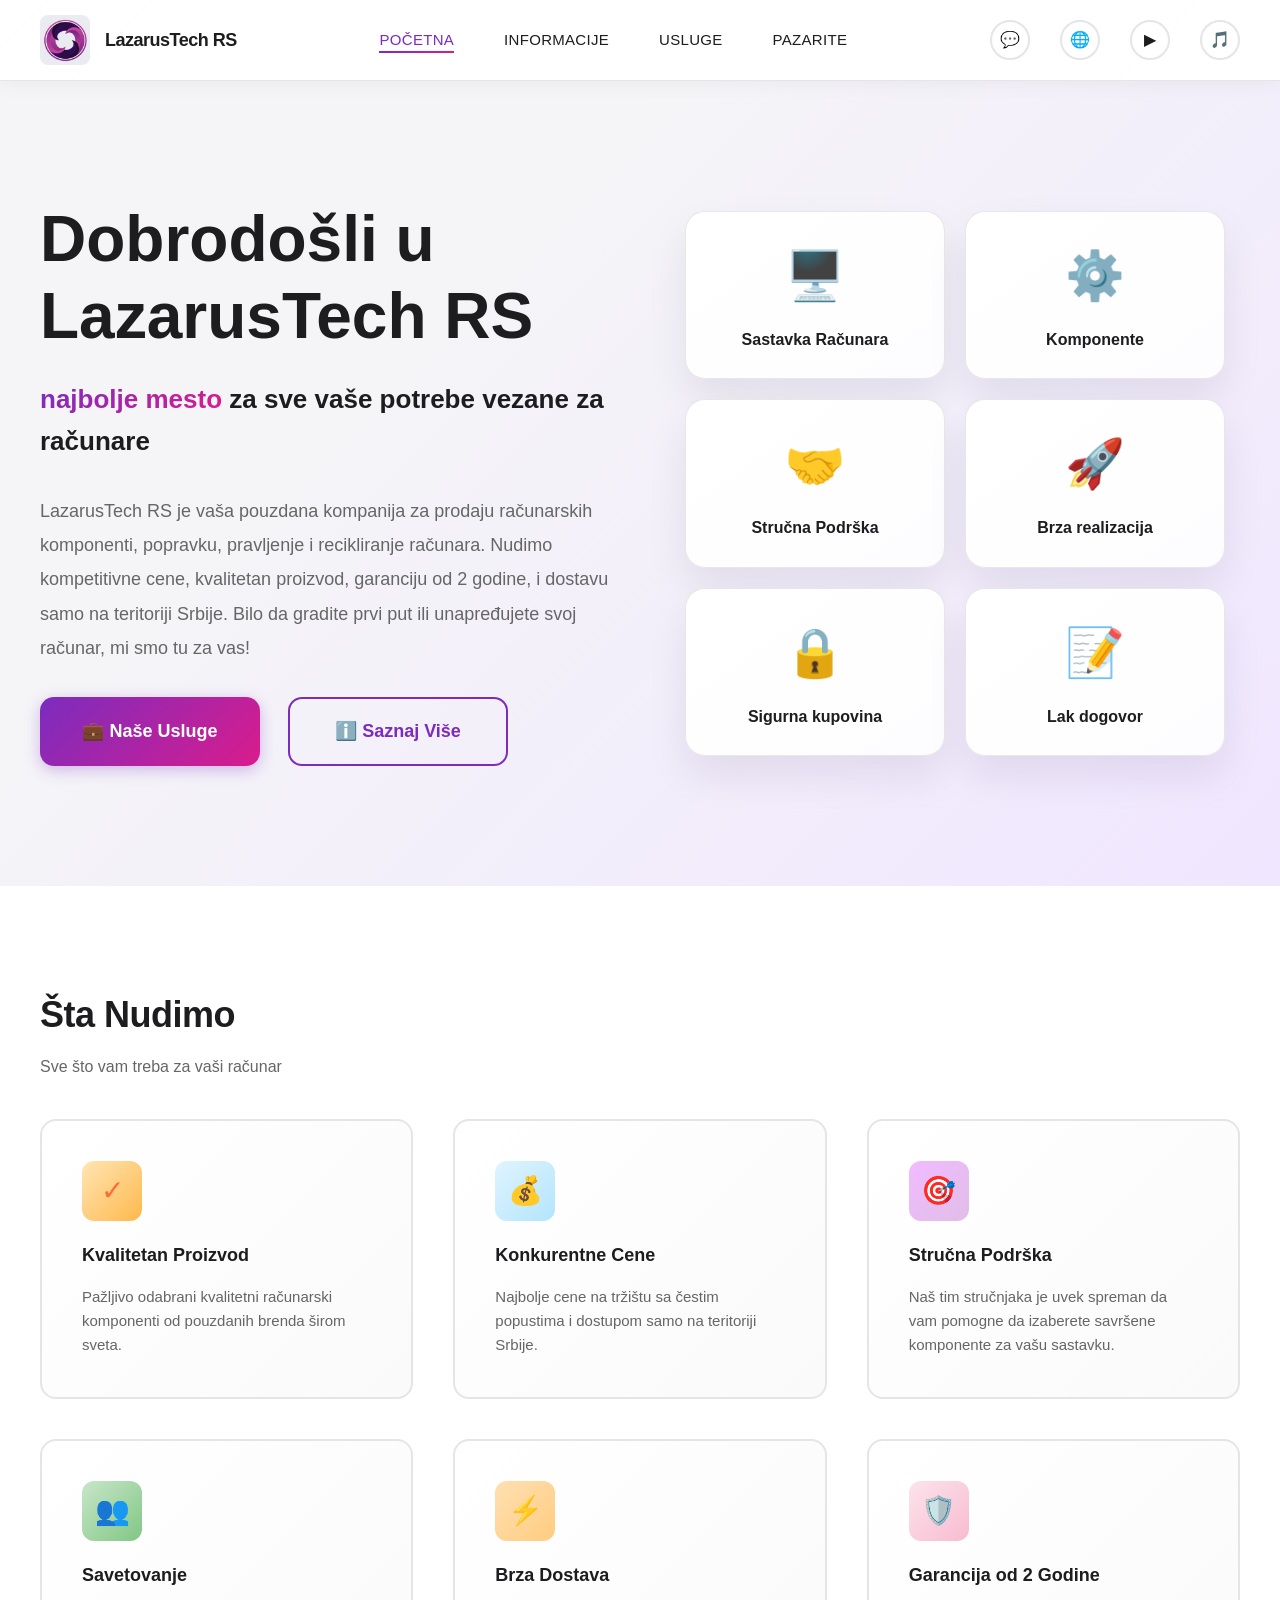
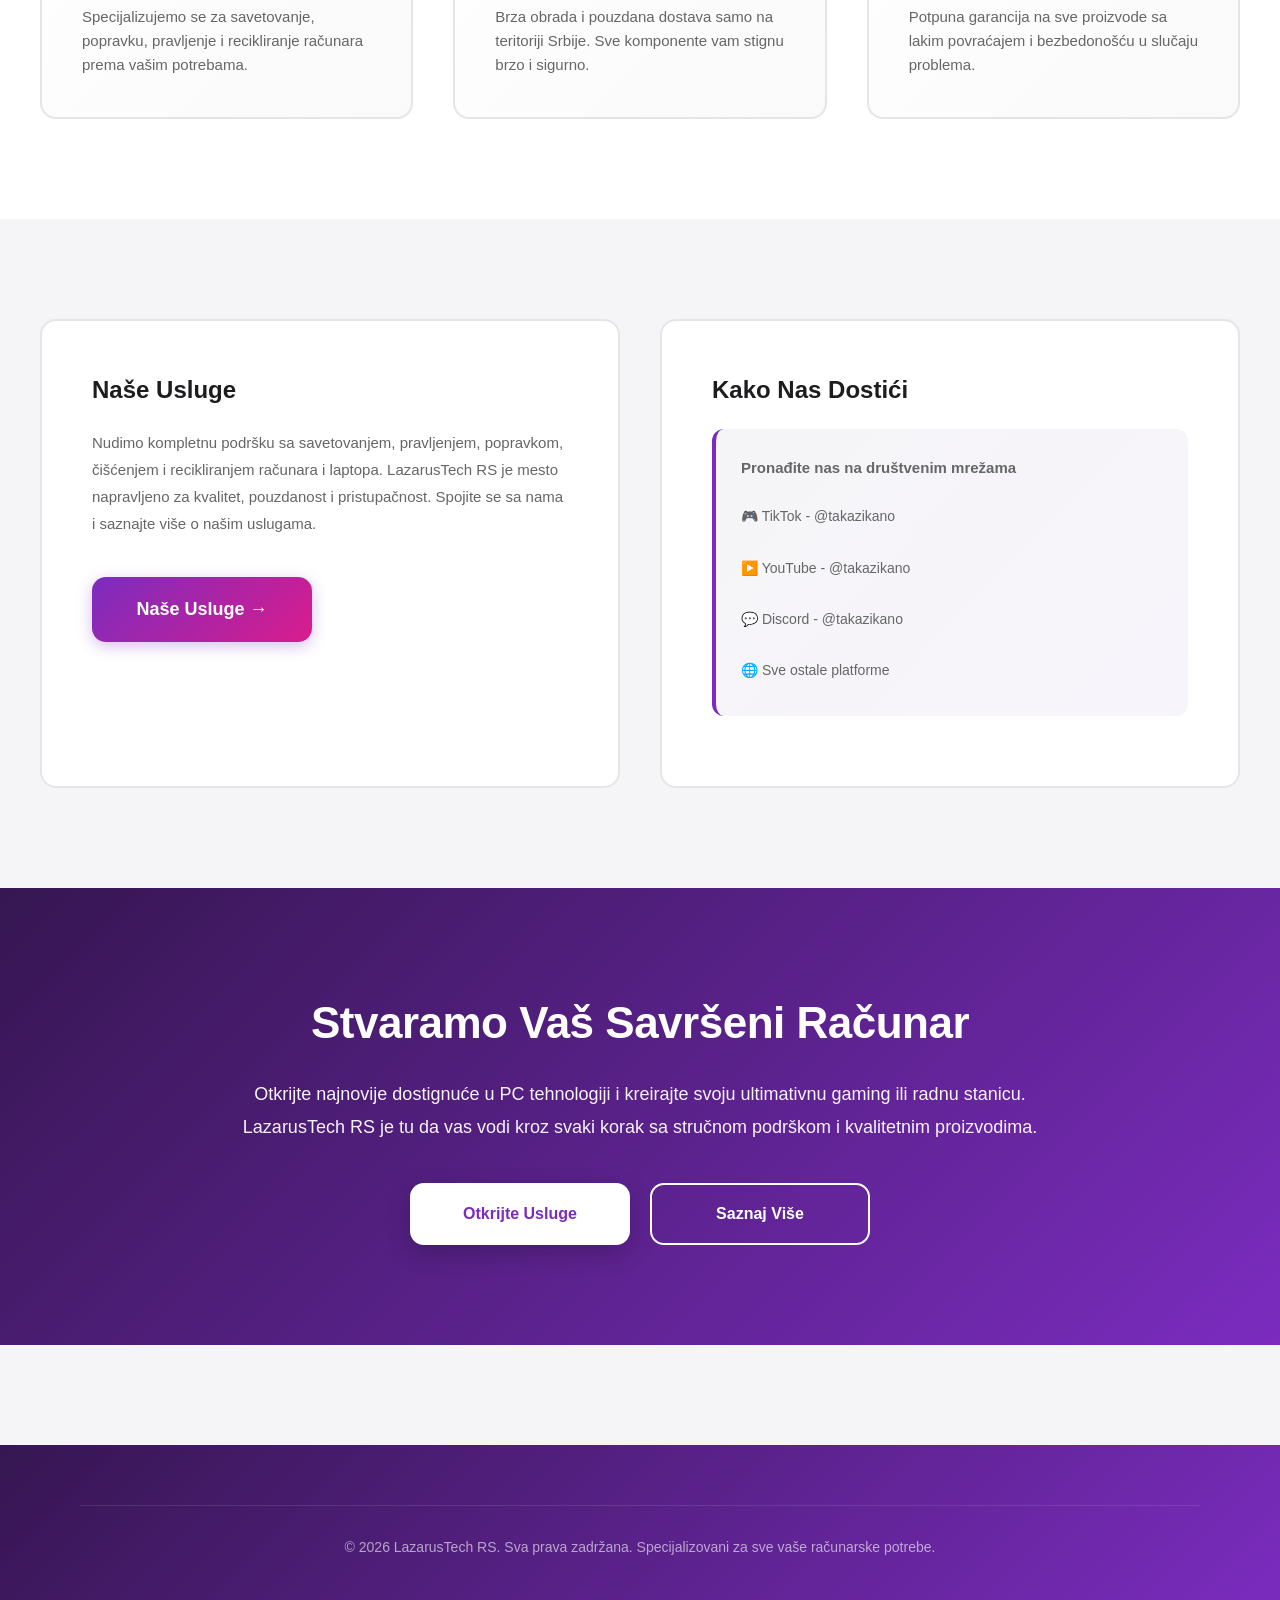
==== homepage/index.html @ cb23047a "Add files via upload" ====
<!DOCTYPE html>
<html lang="en">

<head>
    <meta charset="UTF-8">
    <meta name="viewport" content="width=device-width, initial-scale=1.0">
    <title>LazarusTech RS - Početna</title>
    <link rel="stylesheet" href="../shared/shared-styles.css">
    <link rel="stylesheet" href="styles.css">
</head>

<body>
    <!-- Navigation -->
    <nav>
        <div class="nav-container">
            <a href="index.html" class="nav-logo">
                <img src="./images/otpc-logo.png" alt="LazarusTech RS" class="logo-image">
                <span class="logo-text">LazarusTech RS</span>
            </a>

            <ul class="nav-menu">
                <li><a href="index.html" class="active">POČETNA</a></li>
                <li><a href="../information/index.html">INFORMACIJE</a></li>
                <li><a href="../online-store/index.html">USLUGE</a></li>
                <li><a href="../local-store/index.html">PAZARITE</a></li>
            </ul>

            <div class="nav-socials">
                <a href="" class="social-btn" data-social="discord" title="Discord">💬</a>
                <a href="" class="social-btn" data-social="github" title="Support Page">🌐</a>
                <a href="" class="social-btn" data-social="youtube" title="YouTube">▶</a>
                <a href="" class="social-btn" data-social="tiktok" title="TikTok">🎵</a>
            </div>
        </div>
    </nav>

    <!-- Main Content -->
    <main>
        <!-- Hero Section -->
        <section class="hero-section">
            <div class="container">
                <div class="hero-content">
                    <div class="hero-text" data-animate>
                        <h1 class="hero-title">Dobrodošli u LazarusTech RS</h1>
                        <p class="hero-subtitle">
                            <span class="highlight-text">najbolje mesto</span> za sve vaše potrebe vezane za računare
                        </p>
                        <div class="hero-description">
                            <p>
                                LazarusTech RS je vaša pouzdana kompanija za prodaju računarskih komponenti, popravku, pravljenje i recikliranje računara. Nudimo kompetitivne cene, kvalitetan proizvod, garanciju od 2 godine, i dostavu samo na teritoriji Srbije. Bilo da gradite prvi
                                put ili unapređujete svoj računar, mi smo tu za vas!
                            </p>
                        </div>
                        <div class="hero-buttons">
                            <a href="../online-store/index.html" class="btn btn-primary">
                                💼 Naše Usluge
                            </a>
                            <a href="../local-store/index.html" class="btn btn-secondary">
                                ℹ️ Saznaj Više
                            </a>
                        </div>
                    </div>

                    <div class="hero-visual" data-animate>
                        <div class="visual-box">
                            <div class="floating-card pc-build">
                                <div class="card-icon">🖥️</div>
                                <span>Sastavka Računara</span>
                            </div>
                            <div class="floating-card components">
                                <div class="card-icon">⚙️</div>
                                <span>Komponente</span>
                            </div>
                            <div class="floating-card support">
                                <div class="card-icon">🤝</div>
                                <span>Stručna Podrška</span>
                            </div>
                            <div class="floating-card fast-realization">
                                <div class="card-icon">🚀</div>
                                <span>Brza realizacija</span>
                            </div>
                            <div class="floating-card secure-purchase">
                                <div class="card-icon">🔒</div>
                                <span>Sigurna kupovina</span>
                            </div>
                            <div class="floating-card easy-deal">
                                <div class="card-icon">📝</div>
                                <span>Lak dogovor</span>
                            </div>
                        </div>
                    </div>
                </div>
            </div>
        </section>

        <!-- Features Section -->
        <section class="features-section">
            <div class="container">
                <h2 class="section-title">Šta Nudimo</h2>
                <p class="section-subtitle">Sve što vam treba za vaši računar</p>

                <div class="features-grid">
                    <div class="feature-card" data-animate>
                        <div class="feature-icon quality">
                            <span>✓</span>
                        </div>
                        <h3>Kvalitetan Proizvod</h3>
                        <p>Pažljivo odabrani kvalitetni računarski komponenti od pouzdanih brenda širom sveta.</p>
                    </div>

                    <div class="feature-card" data-animate>
                        <div class="feature-icon price">
                            <span>💰</span>
                        </div>
                        <h3>Konkurentne Cene</h3>
                        <p>Najbolje cene na tržištu sa čestim popustima i dostupom samo na teritoriji Srbije.</p>
                    </div>

                    <div class="feature-card" data-animate>
                        <div class="feature-icon support">
                            <span>🎯</span>
                        </div>
                        <h3>Stručna Podrška</h3>
                        <p>Naš tim stručnjaka je uvek spreman da vam pomogne da izaberete savršene komponente za vašu sastavku.</p>
                    </div>

                    <div class="feature-card" data-animate>
                        <div class="feature-icon community">
                            <span>👥</span>
                        </div>
                        <h3>Savetovanje</h3>
                        <p>Specijalizujemo se za savetovanje, popravku, pravljenje i recikliranje računara prema vašim potrebama.</p>
                    </div>

                    <div class="feature-card" data-animate>
                        <div class="feature-icon fast">
                            <span>⚡</span>
                        </div>
                        <h3>Brza Dostava</h3>
                        <p>Brza obrada i pouzdana dostava samo na teritoriji Srbije. Sve komponente vam stignu brzo i sigurno.</p>
                    </div>

                    <div class="feature-card" data-animate>
                        <div class="feature-icon warranty">
                            <span>🛡️</span>
                        </div>
                        <h3>Garancija od 2 Godine</h3>
                        <p>Potpuna garancija na sve proizvode sa lakim povraćajem i bezbedonošću u slučaju problema.</p>
                    </div>
                </div>
            </div>
        </section>

        <!-- Services Section -->
        <section class="services-section">
            <div class="container">
                <div class="services-grid">
                    <div class="service-card left-card" data-animate>
                        <div class="service-content">
                            <h3>Naše Usluge</h3>
                            <p>
                                Nudimo kompletnu podršku sa savetovanjem, pravljenjem, popravkom, čišćenjem i recikliranjem računara i laptopa. LazarusTech RS je mesto napravljeno za kvalitet, pouzdanost i pristupačnost. Spojite se sa nama i saznajte više o našim uslugama.
                            </p>
                            <a href="../online-store/index.html" class="btn btn-primary">Naše Usluge →</a>
                        </div>
                    </div>

                    <div class="service-card right-card" data-animate>
                        <div class="service-content">
                            <h3>Kako Nas Dostići</h3>
                            <div class="contact-info">
                                <p><strong>Pronađite nas na društvenim mrežama</strong></p>
                                <div class="social-handles">
                                    <p>🎮 TikTok - @takazikano</p>
                                    <p>▶️ YouTube - @takazikano</p>
                                    <p>💬 Discord - @takazikano</p>
                                    <p>🌐 Sve ostale platforme</p>
                                </div>
                            </div>
                        </div>
                    </div>
                </div>
            </div>
        </section>

        <!-- CTA Section -->
        <section class="cta-section" data-animate>
            <div class="container">
                <div class="cta-content">
                    <h2>Stvaramo Vaš Savršeni Računar</h2>
                    <p>
                        Otkrijte najnovije dostignuće u PC tehnologiji i kreirajte svoju ultimativnu gaming ili radnu stanicu. LazarusTech RS je tu da vas vodi kroz svaki korak sa stručnom podrškom i kvalitetnim proizvodima.
                    </p>
                    <div class="cta-buttons">
                        <a href="../online-store/index.html" class="btn btn-primary btn-large">
                            Otkrijte Usluge
                        </a>
                        <a href="../information/index.html" class="btn btn-secondary btn-large">
                            Saznaj Više
                        </a>
                    </div>
                </div>
            </div>
        </section>
    </main>

    <!-- Footer -->
    <footer>
        <div class="container">
            <div class="footer-bottom">
                <p>&copy; 2026 LazarusTech RS. Sva prava zadržana. Specijalizovani za sve vaše računarske potrebe.</p>
            </div>
        </div>
    </footer>

    <script src="../shared/shared-script.js"></script>
    <script src="script.js"></script>
</body>

</html>
---- shared/shared-styles.css ----
/* ==================== GLOBAL STYLES ==================== */

:root {
    --primary-purple: #7B2CBF;
    --secondary-magenta: #DA1C8C;
    --dark-purple: #361652;
    --light-bg: #F5F5F7;
    --white: #FFFFFF;
    --text-dark: #1D1D1F;
    --text-light: #666666;
    --border-color: #E5E5E7;
    --accent-pink: #E91E63;
    --glow-purple: #9D4EDD;
}

* {
    margin: 0;
    padding: 0;
    box-sizing: border-box;
}

html {
    scroll-behavior: smooth;
}

body {
    font-family: -apple-system, BlinkMacSystemFont, 'Segoe UI', 'Roboto', 'Oxygen', 'Ubuntu', 'Cantarell', sans-serif;
    color: var(--text-dark);
    background-color: var(--light-bg);
    line-height: 1.6;
}


/* ==================== NAVIGATION ==================== */

nav {
    position: sticky;
    top: 0;
    z-index: 1000;
    background: linear-gradient(135deg, var(--white) 0%, rgba(255, 255, 255, 0.95) 100%);
    backdrop-filter: blur(20px);
    border-bottom: 1px solid var(--border-color);
    box-shadow: 0 2px 20px rgba(0, 0, 0, 0.05);
    transition: all 0.3s cubic-bezier(0.4, 0, 0.2, 1);
}

.nav-container {
    max-width: 1400px;
    margin: 0 auto;
    padding: 0 40px;
    display: flex;
    align-items: center;
    justify-content: space-between;
    height: 80px;
}

.nav-logo {
    display: flex;
    align-items: center;
    gap: 15px;
    text-decoration: none;
    cursor: pointer;
    transition: all 0.3s ease;
}

.nav-logo:hover {
    transform: translateY(-2px);
}

.logo-icon {
    width: 50px;
    height: 50px;
    border-radius: 50%;
    background: linear-gradient(135deg, var(--primary-purple) 0%, var(--secondary-magenta) 100%);
    display: flex;
    align-items: center;
    justify-content: center;
    position: relative;
    overflow: hidden;
    box-shadow: 0 4px 15px rgba(123, 44, 191, 0.3);
}

.logo-icon::before {
    content: '';
    position: absolute;
    width: 30px;
    height: 30px;
    background: var(--white);
    border-radius: 50%;
    clip-path: polygon(50% 0%, 100% 50%, 50% 100%, 0% 50%);
    animation: spin 20s linear infinite;
}

@keyframes spin {
    from {
        transform: rotate(0deg);
    }
    to {
        transform: rotate(360deg);
    }
}

.logo-text {
    font-size: 18px;
    font-weight: 700;
    color: var(--text-dark);
    letter-spacing: -0.5px;
}

.logo-image {
    width: 50px;
    height: 50px;
    object-fit: contain;
    border-radius: 8px;
}

.nav-menu {
    display: flex;
    list-style: none;
    gap: 50px;
    flex: 1;
    justify-content: center;
}

.nav-menu a {
    color: var(--text-dark);
    text-decoration: none;
    font-weight: 500;
    font-size: 15px;
    position: relative;
    transition: color 0.3s ease;
    letter-spacing: 0.3px;
}

.nav-menu a::after {
    content: '';
    position: absolute;
    bottom: -5px;
    left: 0;
    width: 0;
    height: 2px;
    background: linear-gradient(90deg, var(--primary-purple), var(--secondary-magenta));
    transition: width 0.3s cubic-bezier(0.4, 0, 0.2, 1);
}

.nav-menu a:hover {
    color: var(--primary-purple);
}

.nav-menu a:hover::after {
    width: 100%;
}

.nav-menu a.active {
    color: var(--primary-purple);
}

.nav-menu a.active::after {
    width: 100%;
}

.nav-socials {
    display: flex;
    gap: 30px;
    align-items: center;
}

.social-btn {
    width: 40px;
    height: 40px;
    border-radius: 50%;
    border: 2px solid var(--border-color);
    background: var(--white);
    display: flex;
    align-items: center;
    justify-content: center;
    cursor: pointer;
    text-decoration: none;
    color: var(--text-dark);
    font-size: 16px;
    transition: all 0.3s cubic-bezier(0.4, 0, 0.2, 1);
    position: relative;
    overflow: hidden;
}

.social-btn::before {
    content: '';
    position: absolute;
    top: 50%;
    left: 50%;
    width: 0;
    height: 0;
    border-radius: 50%;
    background: linear-gradient(135deg, var(--primary-purple), var(--secondary-magenta));
    transform: translate(-50%, -50%);
    transition: width 0.3s, height 0.3s;
    z-index: -1;
}

.social-btn:hover::before {
    width: 100%;
    height: 100%;
}

.social-btn:hover {
    color: var(--white);
    border-color: var(--secondary-magenta);
}


/* ==================== RESPONSIVE NAV ==================== */

@media (max-width: 768px) {
    .nav-container {
        padding: 0 20px;
        height: 70px;
    }
    .nav-menu {
        gap: 25px;
        font-size: 14px;
    }
    .nav-socials {
        gap: 15px;
    }
    .social-btn {
        width: 35px;
        height: 35px;
        font-size: 14px;
    }
    .logo-text {
        font-size: 16px;
    }
}

@media (max-width: 480px) {
    .nav-container {
        padding: 0 15px;
    }
    .nav-menu {
        gap: 15px;
        font-size: 12px;
    }
    .nav-logo {
        gap: 10px;
    }
    .logo-icon {
        width: 40px;
        height: 40px;
    }
    .logo-text {
        font-size: 14px;
    }
    .nav-socials {
        gap: 10px;
    }
    .social-btn {
        width: 32px;
        height: 32px;
        font-size: 12px;
    }
}


/* ==================== FOOTER ==================== */

footer {
    background: linear-gradient(135deg, var(--dark-purple) 0%, var(--primary-purple) 100%);
    color: var(--white);
    padding: 60px 40px;
    margin-top: 100px;
}

.footer-container {
    max-width: 1400px;
    margin: 0 auto;
    display: grid;
    grid-template-columns: repeat(auto-fit, minmax(250px, 1fr));
    gap: 40px;
    margin-bottom: 40px;
}

.footer-section h3 {
    font-size: 16px;
    font-weight: 700;
    margin-bottom: 20px;
    letter-spacing: 0.5px;
}

.footer-section ul {
    list-style: none;
}

.footer-section li {
    margin-bottom: 12px;
}

.footer-section a {
    color: rgba(255, 255, 255, 0.7);
    text-decoration: none;
    transition: all 0.3s ease;
    font-size: 14px;
}

.footer-section a:hover {
    color: var(--white);
    transform: translateX(4px);
}

.footer-bottom {
    border-top: 1px solid rgba(255, 255, 255, 0.1);
    padding-top: 30px;
    text-align: center;
    font-size: 14px;
    color: rgba(255, 255, 255, 0.6);
}

@media (max-width: 768px) {
    footer {
        padding: 40px 20px;
    }
    .footer-container {
        gap: 30px;
    }
}


/* ==================== COMMON LAYOUTS ==================== */

.container {
    max-width: 1400px;
    margin: 0 auto;
    padding: 0 40px;
}

.section-title {
    font-size: 36px;
    font-weight: 700;
    color: var(--text-dark);
    margin-bottom: 10px;
    letter-spacing: -0.5px;
}

.section-subtitle {
    font-size: 16px;
    color: var(--text-light);
    margin-bottom: 40px;
}

.btn {
    padding: 12px 28px;
    border: none;
    border-radius: 8px;
    font-size: 15px;
    font-weight: 600;
    cursor: pointer;
    transition: all 0.3s cubic-bezier(0.4, 0, 0.2, 1);
    text-decoration: none;
    display: inline-flex;
    align-items: center;
    justify-content: center;
    gap: 8px;
}

.btn-primary {
    background: linear-gradient(135deg, var(--primary-purple), var(--secondary-magenta));
    color: var(--white);
    box-shadow: 0 4px 15px rgba(123, 44, 191, 0.3);
}

.btn-primary:hover {
    transform: translateY(-3px);
    box-shadow: 0 8px 25px rgba(123, 44, 191, 0.4);
}

.btn-secondary {
    background: var(--white);
    color: var(--primary-purple);
    border: 2px solid var(--primary-purple);
}

.btn-secondary:hover {
    background: var(--primary-purple);
    color: var(--white);
    transform: translateY(-3px);
}

.btn-outline {
    background: transparent;
    border: 2px solid var(--text-dark);
    color: var(--text-dark);
}

.btn-outline:hover {
    background: var(--text-dark);
    color: var(--white);
}


/* ==================== ANIMATIONS ==================== */

@keyframes fadeInUp {
    from {
        opacity: 0;
        transform: translateY(20px);
    }
    to {
        opacity: 1;
        transform: translateY(0);
    }
}

@keyframes fadeInLeft {
    from {
        opacity: 0;
        transform: translateX(-20px);
    }
    to {
        opacity: 1;
        transform: translateX(0);
    }
}

@keyframes fadeInRight {
    from {
        opacity: 0;
        transform: translateX(20px);
    }
    to {
        opacity: 1;
        transform: translateX(0);
    }
}

@keyframes glow {
    0%,
    100% {
        box-shadow: 0 0 20px rgba(123, 44, 191, 0.3);
    }
    50% {
        box-shadow: 0 0 40px rgba(218, 28, 140, 0.5);
    }
}

@keyframes slideDown {
    from {
        opacity: 0;
        transform: translateY(-10px);
    }
    to {
        opacity: 1;
        transform: translateY(0);
    }
}

.fade-in-up {
    animation: fadeInUp 0.6s ease;
}

.fade-in-left {
    animation: fadeInLeft 0.6s ease;
}

.fade-in-right {
    animation: fadeInRight 0.6s ease;
}


/* ==================== UTILITY ==================== */

@media (max-width: 768px) {
    .container {
        padding: 0 20px;
    }
    .section-title {
        font-size: 28px;
    }
    .section-subtitle {
        font-size: 14px;
    }
}

@media (max-width: 480px) {
    .container {
        padding: 0 15px;
    }
    .section-title {
        font-size: 24px;
    }
    .section-subtitle {
        font-size: 13px;
    }
    .btn {
        padding: 10px 20px;
        font-size: 13px;
    }
}
---- homepage/styles.css ----
/* ==================== HOMEPAGE SPECIFIC STYLES ==================== */

:root {
    --primary-purple: #7B2CBF;
    --secondary-magenta: #DA1C8C;
    --dark-purple: #361652;
    --light-bg: #F5F5F7;
    --white: #FFFFFF;
    --text-dark: #1D1D1F;
    --text-light: #666666;
    --border-color: #E5E5E7;
}


/* ==================== HERO SECTION ==================== */

.hero-section {
    padding: 100px 0;
    background: linear-gradient(135deg, var(--light-bg) 30%, #F0E6FF 100%);
}

.hero-content {
    display: grid;
    grid-template-columns: 1fr 1fr;
    gap: 60px;
    align-items: center;
    max-width: 1200px;
    margin: 0 auto;
}

.hero-text {
    animation: fadeInLeft 0.8s ease;
}

.hero-title {
    font-size: 64px;
    font-weight: 900;
    line-height: 1.2;
    color: var(--text-dark);
    margin-bottom: 24px;
}

.hero-subtitle {
    font-size: 26px;
    font-weight: 700;
    color: var(--text-dark);
    margin-bottom: 32px;
}

.highlight-text {
    background: linear-gradient(135deg, var(--primary-purple), var(--secondary-magenta));
    -webkit-background-clip: text;
    -webkit-text-fill-color: transparent;
    background-clip: text;
    color: transparent;
    font-weight: 800;
}

.hero-description p {
    font-size: 18px;
    line-height: 1.9;
    color: var(--text-light);
    max-width: 720px;
    margin-bottom: 32px;
}

.hero-buttons {
    display: flex;
    gap: 28px;
    flex-wrap: wrap;
    justify-content: flex-start;
}

.btn {
    font-size: 18px;
    font-weight: 800;
    min-width: 220px;
    padding: 18px 32px;
    border-radius: 14px;
    transition: all 0.3s ease;
}

.btn-primary {
    background: linear-gradient(135deg, var(--primary-purple), var(--secondary-magenta));
    color: #fff;
    border: none;
}

.btn-secondary {
    border: 2px solid var(--primary-purple);
    color: var(--primary-purple);
    background: transparent;
}

.btn:hover {
    transform: translateY(-3px);
}


/* ==================== FLOATING CARDS ==================== */

.hero-visual {
    animation: fadeInRight 0.8s ease;
    position: relative;
    padding: 20px 0;
}

.visual-box {
    display: grid;
    grid-template-columns: repeat(2, minmax(220px, 260px));
    gap: 20px;
    justify-content: center;
    align-items: start;
    max-width: 580px;
    margin: 0 auto;
    padding: 10px;
    box-sizing: border-box;
}

.floating-card {
    position: relative;
    background: linear-gradient(145deg, #ffffff, #fdfdff);
    border-radius: 20px;
    padding: 26px 22px;
    min-height: 140px;
    display: flex;
    flex-direction: column;
    align-items: center;
    justify-content: center;
    gap: 12px;
    box-shadow: 0 20px 40px rgba(22, 18, 54, 0.08);
    border: 1px solid rgba(229, 229, 231, 0.9);
    transition: transform 0.25s ease, box-shadow 0.25s ease;
    animation: float 3.5s ease-in-out infinite;
}

.floating-card:hover {
    transform: translateY(-10px);
    box-shadow: 0 22px 50px rgba(22, 18, 54, 0.18);
}

.card-icon {
    font-size: 48px;
    display: flex;
    align-items: center;
    justify-content: center;
}

.floating-card span {
    font-weight: 600;
    color: var(--text-dark);
    text-align: center;
}

@keyframes float {
    0%,
    100% {
        transform: translateY(0px);
    }
    50% {
        transform: translateY(-10px);
    }
}


/* ==================== FEATURES SECTION ==================== */

.features-section {
    padding: 100px 0;
    background: var(--white);
}

.features-grid {
    display: grid;
    grid-template-columns: repeat(auto-fit, minmax(350px, 1fr));
    gap: 40px;
}

.feature-card {
    padding: 40px;
    border-radius: 16px;
    border: 2px solid var(--border-color);
    transition: all 0.3s cubic-bezier(0.4, 0, 0.2, 1);
    background: linear-gradient(135deg, rgba(255, 255, 255, 0.5), rgba(245, 245, 247, 0.5));
    position: relative;
    overflow: hidden;
}

.feature-card::before {
    content: '';
    position: absolute;
    top: 0;
    left: -100%;
    width: 100%;
    height: 100%;
    background: linear-gradient(135deg, var(--primary-purple), var(--secondary-magenta));
    opacity: 0;
    transition: all 0.4s ease;
    z-index: -1;
}

.feature-card:hover {
    border-color: transparent;
    transform: translateY(-8px);
    color: var(--white);
}

.feature-card:hover::before {
    left: 0;
    opacity: 0.1;
}

.feature-card:hover h3,
.feature-card:hover p {
    color: var(--text-dark);
}

.feature-icon {
    width: 60px;
    height: 60px;
    border-radius: 12px;
    display: flex;
    align-items: center;
    justify-content: center;
    font-size: 28px;
    margin-bottom: 20px;
    transition: all 0.3s ease;
}

.feature-card:hover .feature-icon {
    transform: scale(1.1) rotate(10deg);
}

.feature-icon.quality {
    background: linear-gradient(135deg, #FFE5B4, #FFB84D);
    color: #FF6B35;
}

.feature-icon.price {
    background: linear-gradient(135deg, #E0F4FF, #B3E5FC);
    color: #0288D1;
}

.feature-icon.support {
    background: linear-gradient(135deg, #F0BBFF, #E1BEE7);
    color: #7B1FA2;
}

.feature-icon.community {
    background: linear-gradient(135deg, #C8E6C9, #81C784);
    color: #2E7D32;
}

.feature-icon.fast {
    background: linear-gradient(135deg, #FFE0B2, #FFCC80);
    color: #E65100;
}

.feature-icon.warranty {
    background: linear-gradient(135deg, #FCE4EC, #F8BBD0);
    color: #C2185B;
}

.feature-card h3 {
    font-size: 18px;
    font-weight: 700;
    margin-bottom: 15px;
    color: var(--text-dark);
    transition: color 0.3s ease;
}

.feature-card p {
    font-size: 15px;
    color: var(--text-light);
    line-height: 1.6;
    transition: color 0.3s ease;
}


/* ==================== SERVICES SECTION ==================== */

.services-section {
    padding: 100px 0;
    background: linear-gradient(135deg, var(--light-bg) 0%, rgba(245, 245, 247, 0.5) 100%);
}

.services-grid {
    display: grid;
    grid-template-columns: 1fr 1fr;
    gap: 40px;
}

.service-card {
    background: var(--white);
    padding: 50px;
    border-radius: 16px;
    border: 2px solid var(--border-color);
    transition: all 0.4s cubic-bezier(0.4, 0, 0.2, 1);
    position: relative;
    overflow: hidden;
}

.service-card::before {
    content: '';
    position: absolute;
    top: -50%;
    right: -50%;
    width: 300px;
    height: 300px;
    border-radius: 50%;
    background: linear-gradient(135deg, var(--primary-purple), var(--secondary-magenta));
    opacity: 0;
    transition: all 0.6s ease;
}

.service-card:hover::before {
    opacity: 0.05;
    right: -20%;
    top: -20%;
}

.service-content {
    position: relative;
    z-index: 2;
}

.service-card h3 {
    font-size: 24px;
    font-weight: 700;
    margin-bottom: 20px;
    color: var(--text-dark);
}

.service-card p {
    font-size: 15px;
    color: var(--text-light);
    line-height: 1.8;
    margin-bottom: 25px;
}

.contact-info {
    background: linear-gradient(135deg, var(--light-bg), rgba(123, 44, 191, 0.05));
    padding: 25px;
    border-radius: 12px;
    margin: 20px 0;
    border-left: 4px solid var(--primary-purple);
}

.contact-info p {
    margin: 0 0 15px 0;
}

.social-handles {
    display: flex;
    flex-direction: column;
    gap: 10px;
}

.social-handles p {
    margin: 8px 0;
    font-size: 14px;
}

.social-handles span {
    font-weight: 700;
    color: var(--primary-purple);
}

.service-card .btn {
    margin-top: 15px;
}


/* ==================== CTA SECTION ==================== */

.cta-section {
    padding: 100px 0;
    background: linear-gradient(135deg, var(--dark-purple) 0%, var(--primary-purple) 100%);
    color: var(--white);
}

.cta-content {
    text-align: center;
    max-width: 800px;
    margin: 0 auto;
}

.cta-section h2 {
    font-size: 44px;
    font-weight: 800;
    margin-bottom: 20px;
    letter-spacing: -0.5px;
}

.cta-section p {
    font-size: 18px;
    line-height: 1.8;
    margin-bottom: 40px;
    opacity: 0.95;
}

.cta-buttons {
    display: flex;
    gap: 20px;
    justify-content: center;
    flex-wrap: wrap;
}

.btn-large {
    padding: 16px 40px;
    font-size: 16px;
}

.cta-section .btn-primary {
    background: var(--white);
    color: var(--primary-purple);
    box-shadow: 0 8px 24px rgba(0, 0, 0, 0.2);
}

.cta-section .btn-primary:hover {
    background: rgba(255, 255, 255, 0.9);
}

.cta-section .btn-secondary {
    background: transparent;
    color: var(--white);
    border-color: var(--white);
}

.cta-section .btn-secondary:hover {
    background: rgba(255, 255, 255, 0.1);
    border-color: var(--white);
}


/* ==================== RESPONSIVE DESIGN ==================== */

@media (max-width: 1024px) {
    .hero-content {
        gap: 40px;
    }
    .hero-title {
        font-size: 44px;
    }
    .features-grid {
        grid-template-columns: repeat(2, 1fr);
    }
    .services-grid {
        grid-template-columns: 1fr;
    }
}

@media (max-width: 768px) {
    .hero-section {
        padding: 80px 0 60px;
    }
    .hero-content {
        grid-template-columns: 1fr;
        gap: 40px;
    }
    .hero-title {
        font-size: 36px;
    }
    .hero-visual {
        height: 350px;
    }
    .floating-card {
        padding: 20px;
        width: 120px !important;
        font-size: 12px;
    }
    .card-icon {
        font-size: 32px;
    }
    .features-grid {
        grid-template-columns: 1fr;
    }
    .feature-card {
        padding: 30px;
    }
    .service-card {
        padding: 30px;
    }
    .cta-section h2 {
        font-size: 32px;
    }
    .cta-section p {
        font-size: 16px;
    }
}

@media (max-width: 480px) {
    .hero-section {
        padding: 60px 0 40px;
    }
    .hero-title {
        font-size: 28px;
    }
    .hero-subtitle {
        font-size: 16px;
    }
    .hero-buttons {
        flex-direction: column;
    }
    .hero-buttons .btn {
        width: 100%;
    }
    .features-grid {
        gap: 20px;
    }
    .feature-card {
        padding: 20px;
    }
    .feature-card h3 {
        font-size: 16px;
    }
    .feature-card p {
        font-size: 14px;
    }
    .service-card {
        padding: 20px;
    }
    .service-card h3 {
        font-size: 20px;
    }
    .cta-section {
        padding: 60px 0;
    }
    .cta-section h2 {
        font-size: 24px;
    }
    .cta-section p {
        font-size: 14px;
    }
    .cta-buttons {
        flex-direction: column;
    }
    .cta-buttons .btn {
        width: 100%;
    }
}
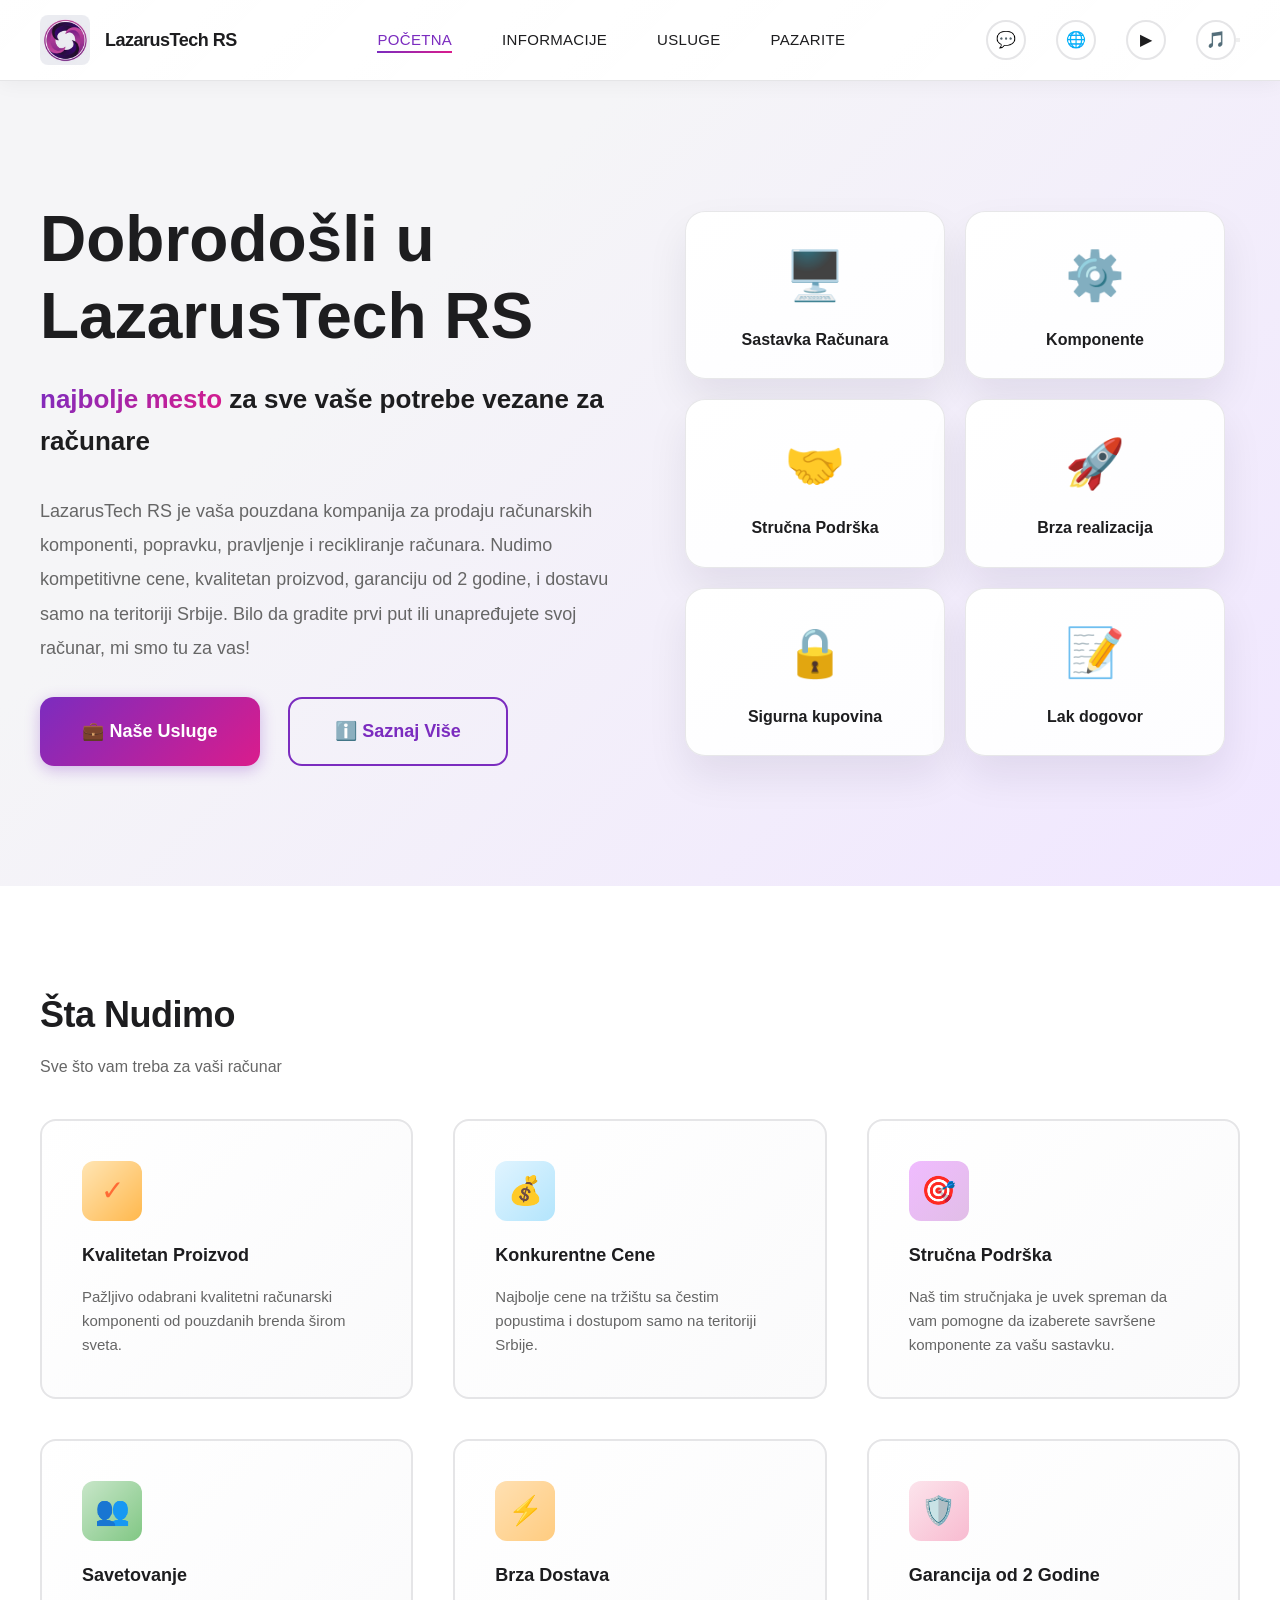
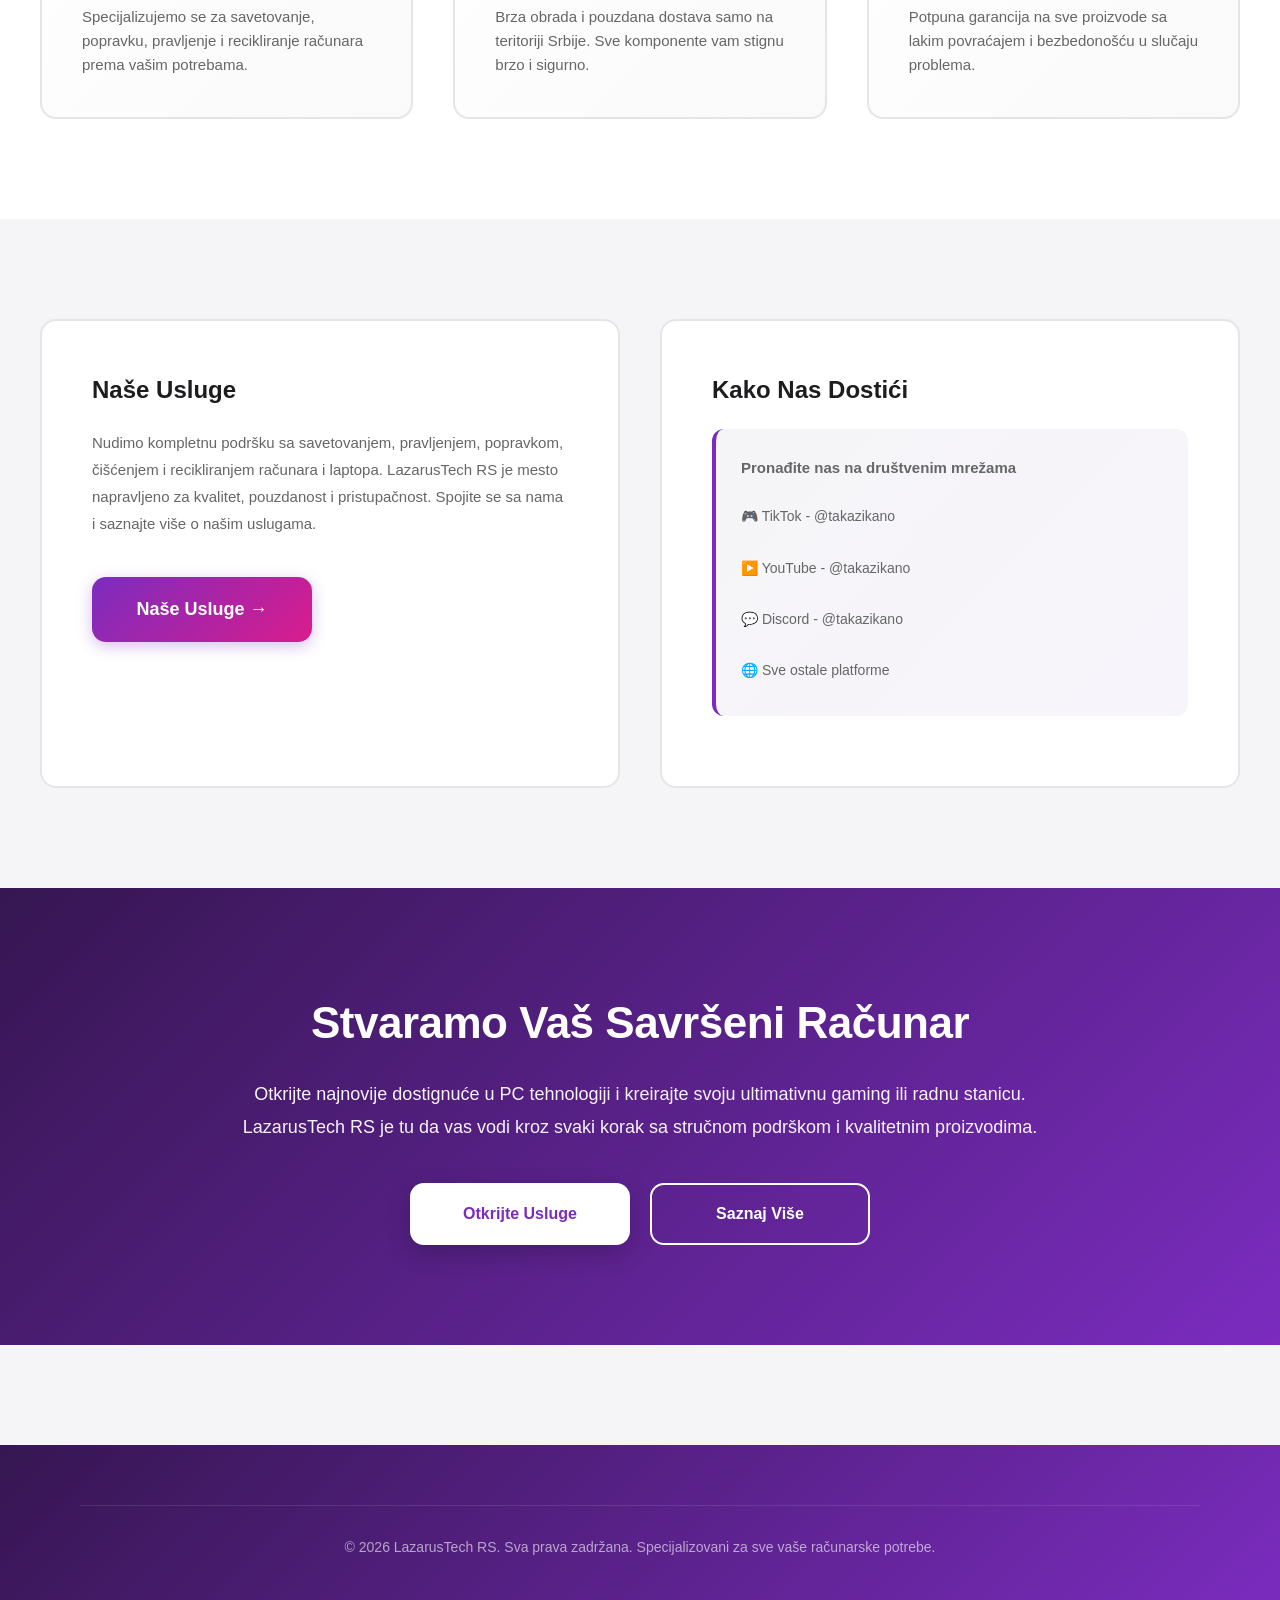
==== commit 339bf3d4: "Add files via upload" ====
--- a/homepage/index.html
+++ b/homepage/index.html
@@ -31,6 +31,9 @@
                 <a href="" class="social-btn" data-social="youtube" title="YouTube">▶</a>
                 <a href="" class="social-btn" data-social="tiktok" title="TikTok">🎵</a>
             </div>
+            <button class="mobile-menu-toggle" type="button" onclick="toggleMobileMenu()" aria-label="Otvori navigaciju" aria-expanded="false">
+                <span></span>
+            </button>
         </div>
     </nav>
 
--- a/homepage/styles.css
+++ b/homepage/styles.css
@@ -435,12 +435,30 @@
 
 /* ==================== RESPONSIVE DESIGN ==================== */
 
+
+/* TABLETI (max-width: 1024px) */
+
 @media (max-width: 1024px) {
     .hero-content {
+        grid-template-columns: 1fr;
+        text-align: center;
         gap: 40px;
     }
+    .hero-buttons {
+        justify-content: center;
+    }
     .hero-title {
-        font-size: 44px;
+        font-size: 52px;
+    }
+    .hero-subtitle {
+        font-size: 22px;
+    }
+    .hero-description p {
+        font-size: 17px;
+        text-align: center;
+    }
+    .visual-box {
+        grid-template-columns: 1fr 1fr;
     }
     .features-grid {
         grid-template-columns: repeat(2, 1fr);
@@ -448,38 +466,49 @@
     .services-grid {
         grid-template-columns: 1fr;
     }
-}
+    .feature-card,
+    .service-card {
+        padding: 30px;
+    }
+}
+
+
+/* MOBILNI TELEFONI (max-width: 768px) */
 
 @media (max-width: 768px) {
     .hero-section {
         padding: 80px 0 60px;
     }
-    .hero-content {
+    .hero-title {
+        font-size: 42px;
+    }
+    .hero-subtitle {
+        font-size: 20px;
+    }
+    .hero-description p {
+        font-size: 16px;
+    }
+    .hero-buttons {
+        flex-direction: column;
+        align-items: center;
+    }
+    .btn {
+        width: 100%;
+    }
+    .visual-box {
         grid-template-columns: 1fr;
-        gap: 40px;
-    }
-    .hero-title {
-        font-size: 36px;
-    }
-    .hero-visual {
-        height: 350px;
     }
     .floating-card {
         padding: 20px;
-        width: 120px !important;
-        font-size: 12px;
+        width: 100%;
+        font-size: 14px;
     }
     .card-icon {
         font-size: 32px;
     }
     .features-grid {
         grid-template-columns: 1fr;
-    }
-    .feature-card {
-        padding: 30px;
-    }
-    .service-card {
-        padding: 30px;
+        gap: 20px;
     }
     .cta-section h2 {
         font-size: 32px;
@@ -488,25 +517,36 @@
         font-size: 16px;
     }
 }
+
+
+/* MALI TELEFONI (max-width: 480px) */
 
 @media (max-width: 480px) {
     .hero-section {
         padding: 60px 0 40px;
     }
     .hero-title {
-        font-size: 28px;
+        font-size: 32px;
     }
     .hero-subtitle {
-        font-size: 16px;
+        font-size: 18px;
+    }
+    .hero-description p {
+        font-size: 15px;
     }
     .hero-buttons {
         flex-direction: column;
-    }
-    .hero-buttons .btn {
+        gap: 16px;
+    }
+    .btn {
         width: 100%;
     }
-    .features-grid {
-        gap: 20px;
+    .floating-card {
+        padding: 16px;
+        min-height: 120px;
+    }
+    .card-icon {
+        font-size: 28px;
     }
     .feature-card {
         padding: 20px;
@@ -538,4 +578,9 @@
     .cta-buttons .btn {
         width: 100%;
     }
+    .offer-icon,
+    .social-icon {
+        font-size: 22px;
+        margin-right: 6px;
+    }
 }
